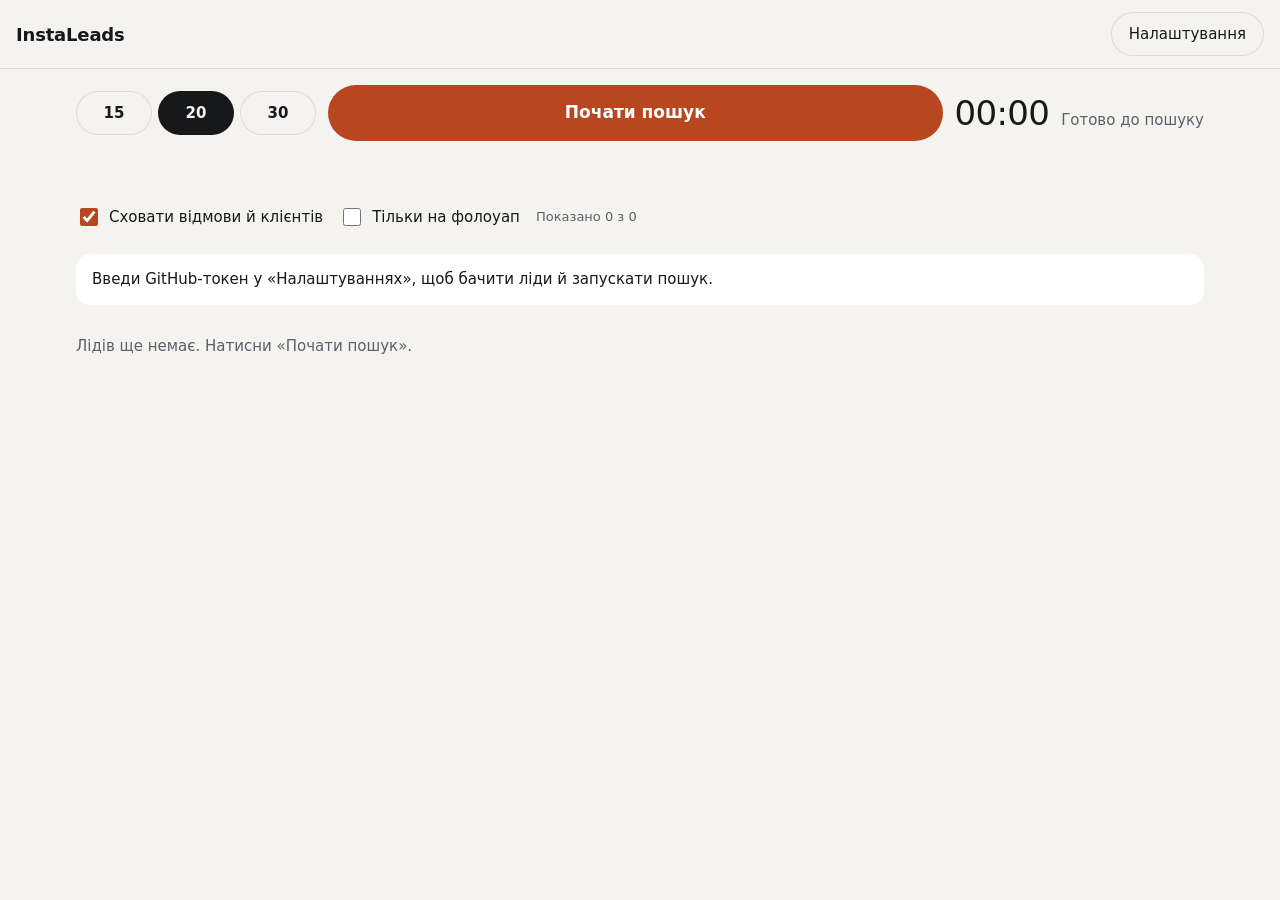
==== index.html @ eb5b4a95 "InstaLeads: панель і папка для макетів Co-Authored-By: Claude Opus 5.5 <noreply@anthropic.com>" ====
<!doctype html>
<html lang="uk">
<head>
<meta charset="utf-8">
<meta name="viewport" content="width=device-width, initial-scale=1, viewport-fit=cover">
<meta name="robots" content="noindex, nofollow">
<meta name="theme-color" content="#111214">
<title>InstaLeads</title>
<link rel="icon" href="data:image/svg+xml,%3Csvg xmlns='http://www.w3.org/2000/svg' viewBox='0 0 64 64'%3E%3Crect width='64' height='64' rx='14' fill='%23d9603b'/%3E%3Ctext x='32' y='44' font-size='34' text-anchor='middle' fill='white' font-family='sans-serif'%3EL%3C/text%3E%3C/svg%3E">
<link rel="stylesheet" href="styles.css">
</head>
<body>
<header class="bar">
  <h1 class="brand">InstaLeads</h1>
  <button class="ghost" id="btn-settings" type="button" aria-haspopup="dialog">Налаштування</button>
</header>

<main class="wrap">
  <section class="control" aria-label="Пошук">
    <div class="count" role="radiogroup" aria-label="Скільки бізнесів шукати">
      <label><input type="radio" name="count" value="15"><span>15</span></label>
      <label><input type="radio" name="count" value="20" checked><span>20</span></label>
      <label><input type="radio" name="count" value="30"><span>30</span></label>
    </div>
    <button class="primary big" id="btn-parse" type="button">Почати пошук</button>
    <div class="timer" aria-live="polite">
      <span id="timer">00:00</span>
      <span id="run-status" class="muted">Готово до пошуку</span>
    </div>
    <p class="muted small" id="last-run"></p>
  </section>

  <section class="tools" aria-label="Фільтри">
    <label class="switch"><input type="checkbox" id="hide-closed" checked> Сховати відмови й клієнтів</label>
    <label class="switch"><input type="checkbox" id="only-followup"> Тільки на фолоуап</label>
    <span class="muted small" id="counter"></span>
  </section>

  <p class="notice" id="notice" hidden></p>
  <div class="grid" id="grid" aria-live="polite"></div>
  <section class="stats" id="stats" hidden></section>
</main>

<div class="sendbar" id="sendbar" hidden>
  <span id="send-count"></span>
  <button class="primary" id="btn-send-open" type="button">Надіслати обрані</button>
</div>

<dialog id="dlg-lead" class="sheet" aria-labelledby="lead-title">
  <div class="sheet-head">
    <h2 id="lead-title"></h2>
    <button class="icon" type="button" data-close aria-label="Закрити">
      <svg viewBox="0 0 24 24" aria-hidden="true"><path d="M18 6 6 18M6 6l12 12"/></svg>
    </button>
  </div>
  <div id="lead-body"></div>
</dialog>

<dialog id="dlg-settings" class="sheet small-sheet" aria-labelledby="set-title">
  <div class="sheet-head">
    <h2 id="set-title">Налаштування</h2>
    <button class="icon" type="button" data-close aria-label="Закрити">
      <svg viewBox="0 0 24 24" aria-hidden="true"><path d="M18 6 6 18M6 6l12 12"/></svg>
    </button>
  </div>
  <form id="form-settings" method="dialog">
    <label for="token">GitHub токен (fine-grained, тільки репо instaleads: Actions і Contents на запис)</label>
    <input id="token" type="password" autocomplete="off" spellcheck="false" placeholder="github_pat_…">
    <p class="muted small">Токен зберігається тільки в цьому браузері. На кожному пристрої вводиться окремо.</p>
    <div class="row">
      <button class="primary" type="submit">Зберегти</button>
      <button class="ghost" type="button" id="btn-logout">Видалити токен</button>
    </div>
  </form>
</dialog>

<dialog id="dlg-send" class="sheet" aria-labelledby="send-title">
  <div class="sheet-head">
    <h2 id="send-title">Надіслати листи</h2>
    <button class="icon" type="button" data-close aria-label="Закрити">
      <svg viewBox="0 0 24 24" aria-hidden="true"><path d="M18 6 6 18M6 6l12 12"/></svg>
    </button>
  </div>
  <p id="send-limit" class="muted"></p>
  <ol id="send-list" class="send-list"></ol>
  <div class="row">
    <button class="primary" id="btn-send-go" type="button">Так, надіслати</button>
    <button class="ghost" type="button" data-close>Скасувати</button>
  </div>
</dialog>

<div class="toast" id="toast" role="status" hidden></div>
<script src="script.js"></script>
</body>
</html>
---- styles.css ----
:root {
  --bg: #f4f3f0;
  --card: #ffffff;
  --text: #17181a;
  --muted: #5d6066;
  --line: #dddbd6;
  --accent: #b8471f;
  --on-accent: #ffffff;
  --hot: #b8471f;
  --warm: #9a5b00;
  --ok: #2d6a4f;
  --cool: #5d6066;
  --hl: #fff2c9;
  --radius: 14px;
  --ease: cubic-bezier(.22, 1, .36, 1);
  color-scheme: light;
}
@media (prefers-color-scheme: dark) {
  :root:not([data-theme="light"]) {
    --bg: #111214; --card: #1b1c1f; --text: #ecebe8; --muted: #a3a5aa; --line: #2e3034;
    --accent: #e0774f; --on-accent: #111214; --hot: #ef8a62; --warm: #e0b04f; --ok: #6cc4a1; --cool: #a3a5aa;
    --hl: #3a3218; color-scheme: dark;
  }
}
:root[data-theme="dark"] {
  --bg: #111214; --card: #1b1c1f; --text: #ecebe8; --muted: #a3a5aa; --line: #2e3034;
  --accent: #e0774f; --on-accent: #111214; --hot: #ef8a62; --warm: #e0b04f; --ok: #6cc4a1; --cool: #a3a5aa;
  --hl: #3a3218; color-scheme: dark;
}

* { box-sizing: border-box; }
[hidden] { display: none !important; }
html { -webkit-text-size-adjust: 100%; }
body {
  margin: 0; background: var(--bg); color: var(--text);
  font: 15px/1.5 system-ui, -apple-system, "Segoe UI", Roboto, sans-serif;
  padding-bottom: 96px;
}
button, input { font: inherit; color: inherit; }
:focus-visible { outline: 2px solid var(--accent); outline-offset: 2px; }
.muted { color: var(--muted); }
.small { font-size: 13px; }
svg { width: 20px; height: 20px; fill: none; stroke: currentColor; stroke-width: 2; stroke-linecap: round; stroke-linejoin: round; flex: none; }

.bar {
  display: flex; justify-content: space-between; align-items: center;
  padding: 12px 16px; position: sticky; top: 0; z-index: 5;
  background: var(--bg); border-bottom: 1px solid var(--line);
}
.brand { font-size: 18px; margin: 0; letter-spacing: -.01em; }
.wrap { max-width: 1160px; margin: 0 auto; padding: 16px; }

button { cursor: pointer; border: 0; background: none; min-height: 44px; border-radius: 999px; padding: 0 18px; }
.primary { background: var(--accent); color: var(--on-accent); font-weight: 600; }
.primary:disabled { opacity: .5; cursor: progress; }
.ghost { box-shadow: inset 0 0 0 1px var(--line); }
.big { width: 100%; min-height: 56px; font-size: 17px; }
.icon { width: 44px; padding: 0; display: inline-grid; place-items: center; }
.row { display: flex; flex-wrap: wrap; gap: 8px; margin-top: 12px; }

.control { display: grid; gap: 12px; margin-bottom: 16px; }
.count { display: grid; grid-template-columns: repeat(3, 1fr); gap: 6px; }
.count input { position: absolute; opacity: 0; pointer-events: none; }
.count span {
  display: grid; place-items: center; min-height: 44px; border-radius: 999px;
  box-shadow: inset 0 0 0 1px var(--line); font-weight: 600;
}
.count input:checked + span { background: var(--text); color: var(--bg); box-shadow: none; }
.count input:focus-visible + span { outline: 2px solid var(--accent); outline-offset: 2px; }
.timer { display: flex; align-items: baseline; gap: 12px; justify-content: center; }
#timer { font-size: 34px; font-variant-numeric: tabular-nums; letter-spacing: -.02em; }
@media (min-width: 760px) {
  .control { grid-template-columns: 240px 1fr auto; align-items: center; }
  .big { width: auto; }
  #last-run { grid-column: 1 / -1; }
}

.tools { display: flex; flex-wrap: wrap; gap: 8px 16px; align-items: center; margin: 8px 0 12px; }
.switch { display: inline-flex; gap: 8px; align-items: center; min-height: 44px; }
.switch input { width: 18px; height: 18px; accent-color: var(--accent); }
.notice { background: var(--card); border-radius: var(--radius); padding: 14px 16px; }

.grid { display: grid; gap: 10px; grid-template-columns: 1fr; }
@media (min-width: 640px) { .grid { grid-template-columns: repeat(2, 1fr); } }
@media (min-width: 1000px) { .grid { grid-template-columns: repeat(3, 1fr); } }

.card {
  position: relative; background: var(--card); border-radius: var(--radius);
  padding: 14px 14px 12px; display: grid; gap: 8px; text-align: left;
  min-height: 0; transition: transform 300ms var(--ease);
}
.card:hover { transform: translateY(-2px); }
.card.followup { background: var(--hl); }
.card.closed { opacity: .6; }
.card-open { position: absolute; inset: 0; border-radius: var(--radius); padding: 0; }
.card-top { display: flex; gap: 10px; align-items: flex-start; justify-content: space-between; }
.card h3 { margin: 0; font-size: 16px; line-height: 1.25; }
.handle { font-size: 13px; color: var(--muted); word-break: break-all; }
.score { font-size: 22px; font-weight: 700; font-variant-numeric: tabular-nums; line-height: 1; text-align: right; }
.score small { display: block; font-size: 11px; font-weight: 500; color: var(--muted); margin-top: 4px; }
.t-гарячий { color: var(--hot); } .t-теплий { color: var(--warm); } .t-звичайний { color: var(--ok); }
.t-слабкий, .t-холодний { color: var(--cool); }
.chips { display: flex; flex-wrap: wrap; gap: 6px; align-items: center; }
.chip { font-size: 12px; padding: 3px 9px; border-radius: 999px; box-shadow: inset 0 0 0 1px var(--line); }
.chip.new { background: var(--accent); color: var(--on-accent); box-shadow: none; }
.chip.st { background: var(--text); color: var(--bg); box-shadow: none; }
.channels { display: flex; gap: 10px; color: var(--muted); }
.pick { position: relative; z-index: 1; display: inline-flex; gap: 6px; align-items: center; min-height: 44px; font-size: 13px; }
.pick input { width: 18px; height: 18px; accent-color: var(--accent); }

dialog.sheet {
  border: 0; padding: 0 16px 24px; margin: auto 0 0; width: 100%; max-width: 100%;
  max-height: 92svh; overflow: auto; border-radius: 20px 20px 0 0;
  background: var(--card); color: var(--text);
}
dialog.sheet::backdrop { background: rgba(0, 0, 0, .45); }
@media (min-width: 760px) {
  dialog.sheet { margin: auto; max-width: 720px; border-radius: 20px; }
  dialog.small-sheet { max-width: 480px; }
}
.sheet-head {
  position: sticky; top: 0; background: var(--card); z-index: 1;
  display: flex; justify-content: space-between; align-items: center; gap: 8px; padding: 14px 0 8px;
}
.sheet-head h2 { margin: 0; font-size: 20px; line-height: 1.25; }
.sheet h4 { margin: 18px 0 6px; font-size: 13px; text-transform: uppercase; letter-spacing: .12em; color: var(--muted); }
.kv { display: grid; grid-template-columns: auto 1fr; gap: 4px 12px; margin: 0; }
.kv dt { color: var(--muted); }
.kv dd { margin: 0; word-break: break-word; }
.msg { font: inherit; white-space: pre-wrap; background: var(--bg); border-radius: 12px; padding: 12px; margin: 0; }
.links { display: flex; flex-wrap: wrap; gap: 8px; }
.links a, .linkbtn {
  display: inline-flex; gap: 8px; align-items: center; min-height: 44px; padding: 0 14px;
  border-radius: 999px; box-shadow: inset 0 0 0 1px var(--line); text-decoration: none; color: inherit;
}
.signals { margin: 0; padding-left: 18px; }
.signals q { color: var(--muted); }
table.bd { width: 100%; border-collapse: collapse; font-size: 13px; }
table.bd td { padding: 5px 4px; border-bottom: 1px solid var(--line); vertical-align: top; }
table.bd td.pts { text-align: right; font-variant-numeric: tabular-nums; white-space: nowrap; }
.status-row { display: flex; flex-wrap: wrap; gap: 8px; }
.status-row button[aria-pressed="true"] { background: var(--text); color: var(--bg); }
.warn { color: var(--hot); }

label[for="token"] { display: block; margin: 8px 0 6px; }
#token { width: 100%; min-height: 44px; padding: 0 12px; border-radius: 10px; border: 1px solid var(--line); background: var(--bg); }

.sendbar {
  position: fixed; left: 0; right: 0; bottom: 0; z-index: 6;
  display: flex; justify-content: space-between; align-items: center; gap: 12px;
  padding: 12px 16px calc(12px + env(safe-area-inset-bottom)); background: var(--card);
  border-top: 1px solid var(--line);
}
.send-list { padding-left: 20px; display: grid; gap: 10px; }
.send-list small { display: block; color: var(--muted); }

.stats { margin-top: 24px; }
.toast {
  position: fixed; left: 50%; bottom: 88px; transform: translateX(-50%); z-index: 10;
  background: var(--text); color: var(--bg); padding: 10px 16px; border-radius: 999px; font-size: 14px;
  max-width: calc(100% - 32px);
}
@media (prefers-reduced-motion: reduce) { .card { transition: none; } .card:hover { transform: none; } }
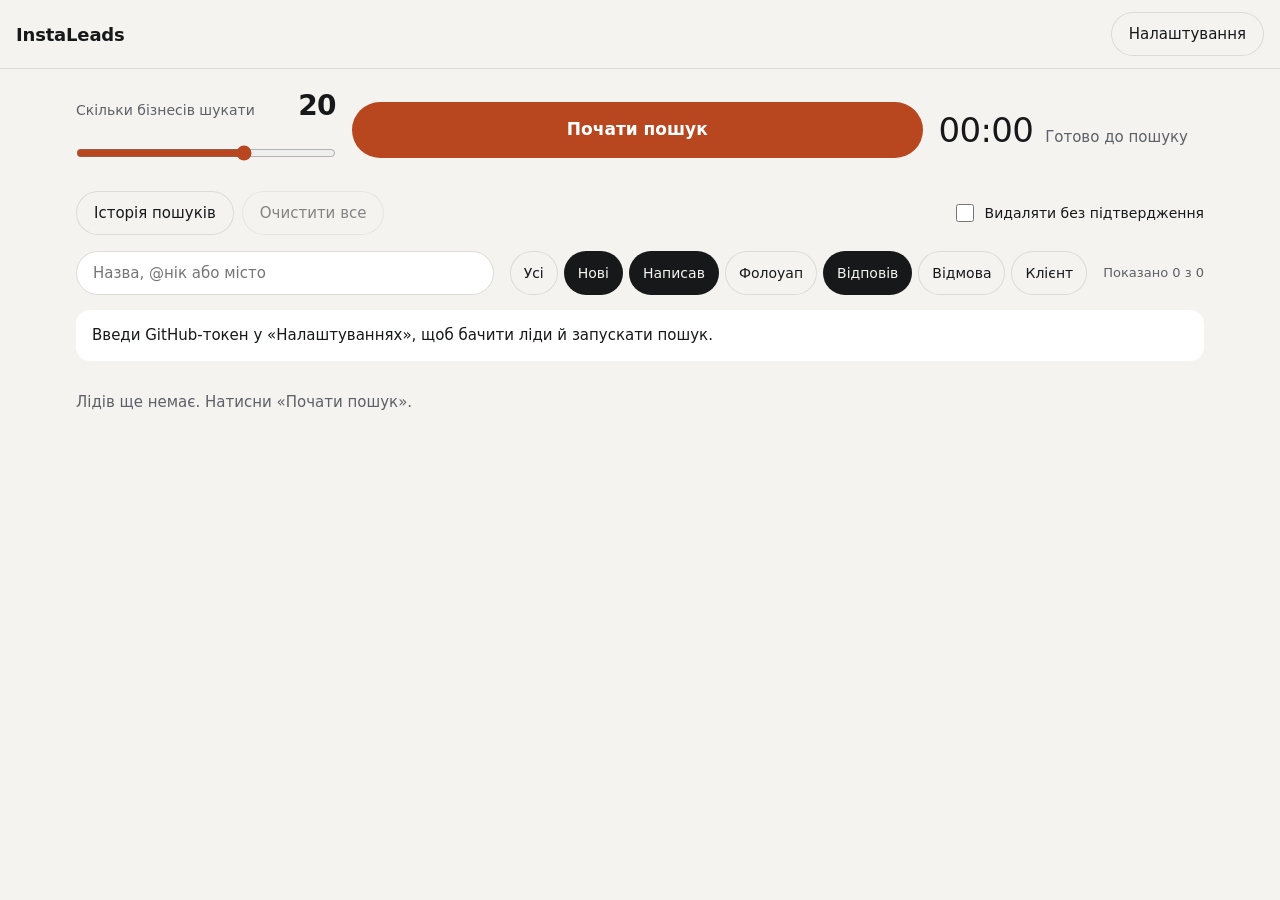
==== commit 90fc1c7b: "Панель: удаление, фильтр и поиск, ползунок, история, статистика, выводы тижня, кольцо прогресса Co-A" ====
--- a/index.html
+++ b/index.html
@@ -7,7 +7,7 @@
 <meta name="theme-color" content="#111214">
 <title>InstaLeads</title>
 <link rel="icon" href="data:image/svg+xml,%3Csvg xmlns='http://www.w3.org/2000/svg' viewBox='0 0 64 64'%3E%3Crect width='64' height='64' rx='14' fill='%23d9603b'/%3E%3Ctext x='32' y='44' font-size='34' text-anchor='middle' fill='white' font-family='sans-serif'%3EL%3C/text%3E%3C/svg%3E">
-<link rel="stylesheet" href="styles.css">
+<link rel="stylesheet" href="styles.css?v=5">
 </head>
 <body>
 <header class="bar">
@@ -17,29 +17,55 @@
 
 <main class="wrap">
   <section class="control" aria-label="Пошук">
-    <div class="count" role="radiogroup" aria-label="Скільки бізнесів шукати">
-      <label><input type="radio" name="count" value="15"><span>15</span></label>
-      <label><input type="radio" name="count" value="20" checked><span>20</span></label>
-      <label><input type="radio" name="count" value="30"><span>30</span></label>
+    <div class="count">
+      <label for="count" class="count-label">Скільки бізнесів шукати <output id="count-out" for="count">20</output></label>
+      <input type="range" id="count" min="1" max="30" step="1" value="20">
     </div>
     <button class="primary big" id="btn-parse" type="button">Почати пошук</button>
-    <div class="timer" aria-live="polite">
+    <div class="timer">
       <span id="timer">00:00</span>
-      <span id="run-status" class="muted">Готово до пошуку</span>
+      <span id="run-status" class="muted" aria-live="polite">Готово до пошуку</span>
+    </div>
+    <div class="progress" id="progress" role="progressbar" aria-label="Прогрес пошуку"
+         aria-valuemin="0" aria-valuemax="100" aria-valuenow="0" hidden>
+      <svg class="ring" viewBox="0 0 120 120" aria-hidden="true">
+        <circle class="ring-bg" cx="60" cy="60" r="52"/>
+        <circle class="ring-fg" id="ring-fg" cx="60" cy="60" r="52"/>
+      </svg>
+      <span class="ring-pct" id="ring-pct">0%</span>
+      <span class="small muted ring-label" id="ring-label"></span>
     </div>
     <p class="muted small" id="last-run"></p>
   </section>
 
-  <section class="tools" aria-label="Фільтри">
-    <label class="switch"><input type="checkbox" id="hide-closed" checked> Сховати відмови й клієнтів</label>
-    <label class="switch"><input type="checkbox" id="only-followup"> Тільки на фолоуап</label>
-    <span class="muted small" id="counter"></span>
+  <section class="actions" aria-label="Дії">
+    <button class="ghost" id="btn-history" type="button" aria-haspopup="dialog">Історія пошуків</button>
+    <button class="ghost" id="btn-clear" type="button" aria-haspopup="dialog">Очистити все</button>
+    <label class="switch push"><input type="checkbox" id="no-confirm"> Видаляти без підтвердження</label>
+  </section>
+
+  <section class="insight" id="insight" aria-label="Висновки тижня" hidden></section>
+
+  <section class="tools" aria-label="Пошук і фільтри">
+    <input type="search" id="q" class="search" placeholder="Назва, @нік або місто" aria-label="Пошук за назвою, ніком або містом" autocomplete="off" spellcheck="false">
+    <div class="filters" role="group" aria-label="Фільтр за статусом">
+      <button type="button" class="fchip" data-f="all">Усі</button>
+      <button type="button" class="fchip" data-f="new" aria-pressed="false">Нові</button>
+      <button type="button" class="fchip" data-f="wrote" aria-pressed="false">Написав</button>
+      <button type="button" class="fchip" data-f="followup" aria-pressed="false">Фолоуап</button>
+      <button type="button" class="fchip" data-f="replied" aria-pressed="false">Відповів</button>
+      <button type="button" class="fchip" data-f="refused" aria-pressed="false">Відмова</button>
+      <button type="button" class="fchip" data-f="client" aria-pressed="false">Клієнт</button>
+    </div>
+    <span class="muted small" id="counter" aria-live="polite"></span>
   </section>
 
   <p class="notice" id="notice" hidden></p>
-  <div class="grid" id="grid" aria-live="polite"></div>
+  <div class="grid" id="grid"></div>
   <section class="stats" id="stats" hidden></section>
 </main>
+
+<footer class="foot muted small" id="alltime" hidden></footer>
 
 <div class="sendbar" id="sendbar" hidden>
   <span id="send-count"></span>
@@ -89,7 +115,29 @@
   </div>
 </dialog>
 
-<div class="toast" id="toast" role="status" hidden></div>
-<script src="script.js"></script>
+<dialog id="dlg-confirm" class="sheet small-sheet" aria-labelledby="confirm-title">
+  <div class="sheet-head">
+    <h2 id="confirm-title"></h2>
+  </div>
+  <p id="confirm-text"></p>
+  <div class="row">
+    <button class="primary" id="btn-confirm-ok" type="button"></button>
+    <button class="ghost" type="button" data-close autofocus>Скасувати</button>
+  </div>
+</dialog>
+
+<dialog id="dlg-history" class="sheet" aria-labelledby="hist-title">
+  <div class="sheet-head">
+    <h2 id="hist-title">Історія пошуків</h2>
+    <button class="icon" type="button" data-close aria-label="Закрити">
+      <svg viewBox="0 0 24 24" aria-hidden="true"><path d="M18 6 6 18M6 6l12 12"/></svg>
+    </button>
+  </div>
+  <div class="table-scroll" id="hist-body"></div>
+  <p class="muted small">Без сайту: скільки бізнесів без сайту знайдено на Google Maps і перевірено далі. Відповіли: «Відповів» або «Клієнт», і серед уже прибраних з панелі теж.</p>
+</dialog>
+
+<div class="toast" id="toast" role="status" hidden><span id="toast-text"></span><button type="button" id="toast-act" hidden></button></div>
+<script src="script.js?v=5"></script>
 </body>
 </html>
--- a/styles.css
+++ b/styles.css
@@ -59,23 +59,53 @@
 .row { display: flex; flex-wrap: wrap; gap: 8px; margin-top: 12px; }
 
 .control { display: grid; gap: 12px; margin-bottom: 16px; }
-.count { display: grid; grid-template-columns: repeat(3, 1fr); gap: 6px; }
-.count input { position: absolute; opacity: 0; pointer-events: none; }
-.count span {
-  display: grid; place-items: center; min-height: 44px; border-radius: 999px;
-  box-shadow: inset 0 0 0 1px var(--line); font-weight: 600;
-}
-.count input:checked + span { background: var(--text); color: var(--bg); box-shadow: none; }
-.count input:focus-visible + span { outline: 2px solid var(--accent); outline-offset: 2px; }
+.count { display: grid; gap: 4px; }
+.count-label { display: flex; justify-content: space-between; align-items: baseline; gap: 12px; font-size: 14px; color: var(--muted); }
+#count-out { font-size: 28px; font-weight: 700; color: var(--text); font-variant-numeric: tabular-nums; letter-spacing: -.02em; }
+#count { width: 100%; height: 44px; margin: 0; accent-color: var(--accent); cursor: pointer; }
 .timer { display: flex; align-items: baseline; gap: 12px; justify-content: center; }
 #timer { font-size: 34px; font-variant-numeric: tabular-nums; letter-spacing: -.02em; }
+
+.progress { display: grid; justify-items: center; gap: 4px; position: relative; }
+.progress svg.ring { width: 120px; height: 120px; transform: rotate(-90deg); }
+.ring circle { fill: none; stroke-width: 10; }
+.ring-bg { stroke: var(--line); }
+.ring-fg {
+  stroke: var(--accent); stroke-linecap: round;
+  stroke-dasharray: 326.73; stroke-dashoffset: 326.73; transition: stroke-dashoffset 900ms var(--ease);
+}
+.ring-pct {
+  position: absolute; top: 0; height: 120px; display: grid; place-items: center;
+  font-size: 26px; font-weight: 700; font-variant-numeric: tabular-nums; letter-spacing: -.02em;
+}
+.ring-label { text-align: center; min-height: 1.5em; }
+#last-run { margin: 0; }
+#last-run:empty { display: none; }
 @media (min-width: 760px) {
-  .control { grid-template-columns: 240px 1fr auto; align-items: center; }
+  .control { grid-template-columns: 260px 1fr auto auto; align-items: center; gap: 16px; }
   .big { width: auto; }
   #last-run { grid-column: 1 / -1; }
 }
 
+.actions { display: flex; flex-wrap: wrap; gap: 8px; align-items: center; margin: 0 0 16px; }
+.actions .push { margin-left: auto; font-size: 14px; }
+button:disabled { opacity: .5; cursor: not-allowed; }
+
+.insight { background: var(--card); border-radius: var(--radius); padding: 14px 16px; margin: 0 0 16px; }
+.insight h2 { font-size: 17px; margin: 0 0 6px; }
+.insight h3 { font-size: 13px; text-transform: uppercase; letter-spacing: .12em; color: var(--muted); margin: 14px 0 6px; }
+.insight p { margin: 0 0 8px; max-width: 70ch; }
+.findings, .rules { margin: 0; padding-left: 20px; display: grid; gap: 6px; max-width: 70ch; }
+.insight > p.small { margin: 0; }
+
 .tools { display: flex; flex-wrap: wrap; gap: 8px 16px; align-items: center; margin: 8px 0 12px; }
+.search {
+  flex: 1 1 260px; min-height: 44px; padding: 0 16px; border-radius: 999px;
+  border: 1px solid var(--line); background: var(--card); font: inherit; color: inherit;
+}
+.filters { display: flex; flex-wrap: wrap; gap: 6px; }
+.fchip { min-height: 44px; padding: 0 14px; font-size: 14px; box-shadow: inset 0 0 0 1px var(--line); }
+.fchip[aria-pressed="true"] { background: var(--text); color: var(--bg); box-shadow: none; }
 .switch { display: inline-flex; gap: 8px; align-items: center; min-height: 44px; }
 .switch input { width: 18px; height: 18px; accent-color: var(--accent); }
 .notice { background: var(--card); border-radius: var(--radius); padding: 14px 16px; }
@@ -105,6 +135,13 @@
 .chip.new { background: var(--accent); color: var(--on-accent); box-shadow: none; }
 .chip.st { background: var(--text); color: var(--bg); box-shadow: none; }
 .channels { display: flex; gap: 10px; color: var(--muted); }
+.card-foot { display: flex; justify-content: space-between; align-items: center; gap: 8px; margin: -4px -6px -6px 0; }
+.card-del {
+  position: relative; z-index: 1; width: 44px; height: 44px; padding: 0; display: grid; place-items: center;
+  color: var(--muted); transition: transform 300ms var(--ease);
+}
+.card-del svg { width: 16px; height: 16px; }
+.card-del:hover { color: var(--hot); transform: rotate(90deg); }
 .pick { position: relative; z-index: 1; display: inline-flex; gap: 6px; align-items: center; min-height: 44px; font-size: 13px; }
 .pick input { width: 18px; height: 18px; accent-color: var(--accent); }
 
@@ -143,6 +180,16 @@
 .warn { color: var(--hot); }
 
 label[for="token"] { display: block; margin: 8px 0 6px; }
+label[for="st-note"] { display: block; margin-bottom: 6px; }
+.note {
+  width: 100%; min-height: 64px; padding: 10px 12px; margin-bottom: 10px; border-radius: 12px;
+  border: 1px solid var(--line); background: var(--bg); font: inherit; color: inherit; resize: vertical;
+}
+.table-scroll { overflow-x: auto; }
+table.hist { min-width: 560px; }
+table.hist thead td { color: var(--muted); }
+table.hist tfoot td { font-weight: 600; border-bottom: 0; }
+.foot { max-width: 1160px; margin: 8px auto 0; padding: 16px; border-top: 1px solid var(--line); }
 #token { width: 100%; min-height: 44px; padding: 0 12px; border-radius: 10px; border: 1px solid var(--line); background: var(--bg); }
 
 .sendbar {
@@ -158,6 +205,12 @@
 .toast {
   position: fixed; left: 50%; bottom: 88px; transform: translateX(-50%); z-index: 10;
   background: var(--text); color: var(--bg); padding: 10px 16px; border-radius: 999px; font-size: 14px;
-  max-width: calc(100% - 32px);
-}
-@media (prefers-reduced-motion: reduce) { .card { transition: none; } .card:hover { transform: none; } }
+  max-width: calc(100% - 32px); display: flex; align-items: center; gap: 12px;
+}
+#toast-act { min-height: 36px; padding: 0 14px; color: var(--bg); box-shadow: inset 0 0 0 1px currentColor; font-weight: 600; }
+@media (prefers-reduced-motion: reduce) {
+  .card, .ring-fg, .card-del { transition: none; }
+  .card:hover, .card-del:hover { transform: none; }
+}
+
+.var-count { align-self: center; margin-left: auto; }
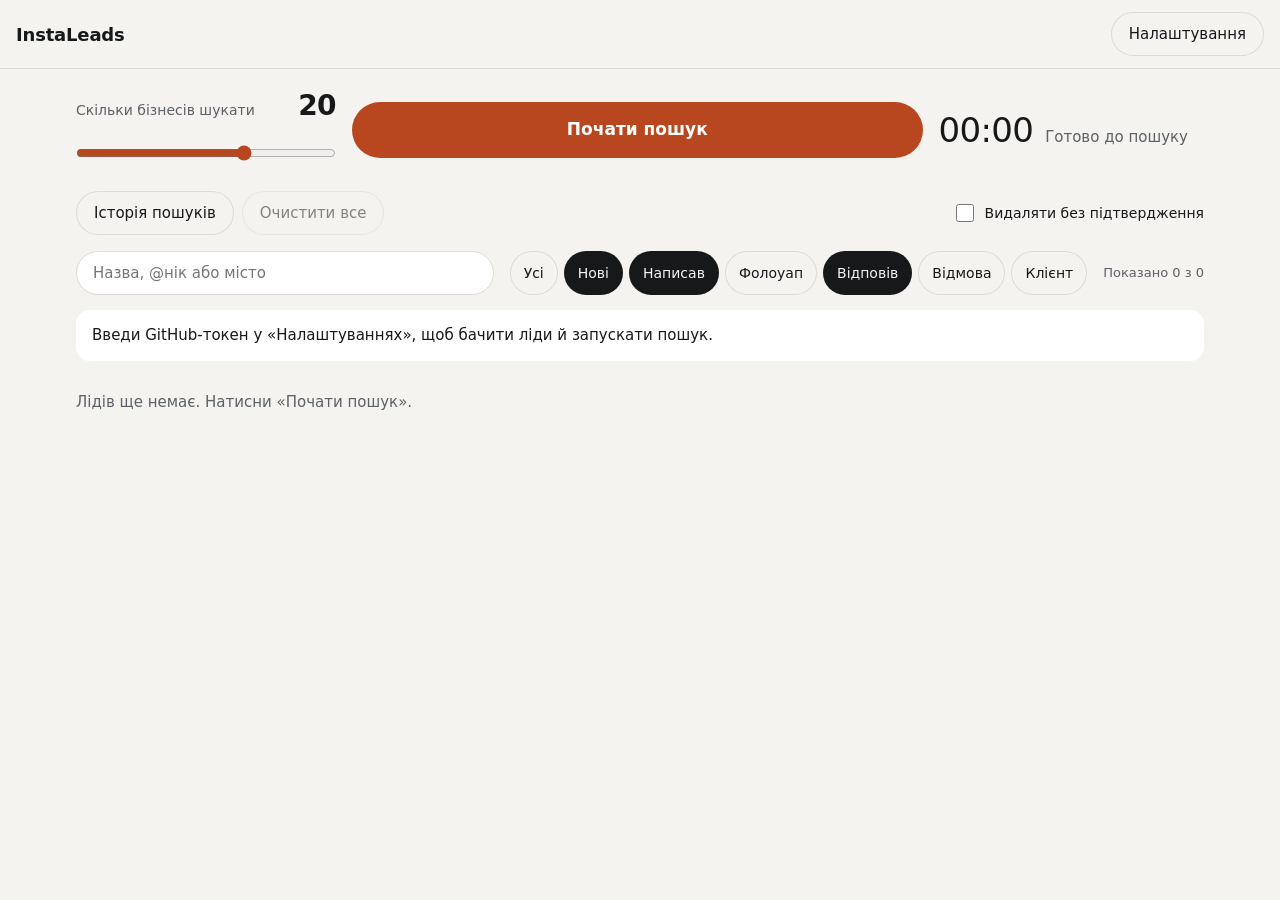
==== commit 4ab75d92: "Панель: день недели и час у статуса, история статусов, блок «Коли писати» Co-Authored-By: Claude Opu" ====
--- a/index.html
+++ b/index.html
@@ -7,7 +7,7 @@
 <meta name="theme-color" content="#111214">
 <title>InstaLeads</title>
 <link rel="icon" href="data:image/svg+xml,%3Csvg xmlns='http://www.w3.org/2000/svg' viewBox='0 0 64 64'%3E%3Crect width='64' height='64' rx='14' fill='%23d9603b'/%3E%3Ctext x='32' y='44' font-size='34' text-anchor='middle' fill='white' font-family='sans-serif'%3EL%3C/text%3E%3C/svg%3E">
-<link rel="stylesheet" href="styles.css?v=5">
+<link rel="stylesheet" href="styles.css?v=6">
 </head>
 <body>
 <header class="bar">
@@ -63,6 +63,7 @@
   <p class="notice" id="notice" hidden></p>
   <div class="grid" id="grid"></div>
   <section class="stats" id="stats" hidden></section>
+  <section class="stats" id="when" aria-label="Коли писати" hidden></section>
 </main>
 
 <footer class="foot muted small" id="alltime" hidden></footer>
@@ -138,6 +139,6 @@
 </dialog>
 
 <div class="toast" id="toast" role="status" hidden><span id="toast-text"></span><button type="button" id="toast-act" hidden></button></div>
-<script src="script.js?v=5"></script>
+<script src="script.js?v=6"></script>
 </body>
 </html>
--- a/styles.css
+++ b/styles.css
@@ -202,6 +202,9 @@
 .send-list small { display: block; color: var(--muted); }
 
 .stats { margin-top: 24px; }
+.when-grid { display: grid; gap: 16px; }
+@media (min-width: 720px) { .when-grid { grid-template-columns: 1fr 1fr; align-items: start; } }
+.st-log { list-style: none; padding: 0; margin: 8px 0 0; display: grid; gap: 2px; }
 .toast {
   position: fixed; left: 50%; bottom: 88px; transform: translateX(-50%); z-index: 10;
   background: var(--text); color: var(--bg); padding: 10px 16px; border-radius: 999px; font-size: 14px;
